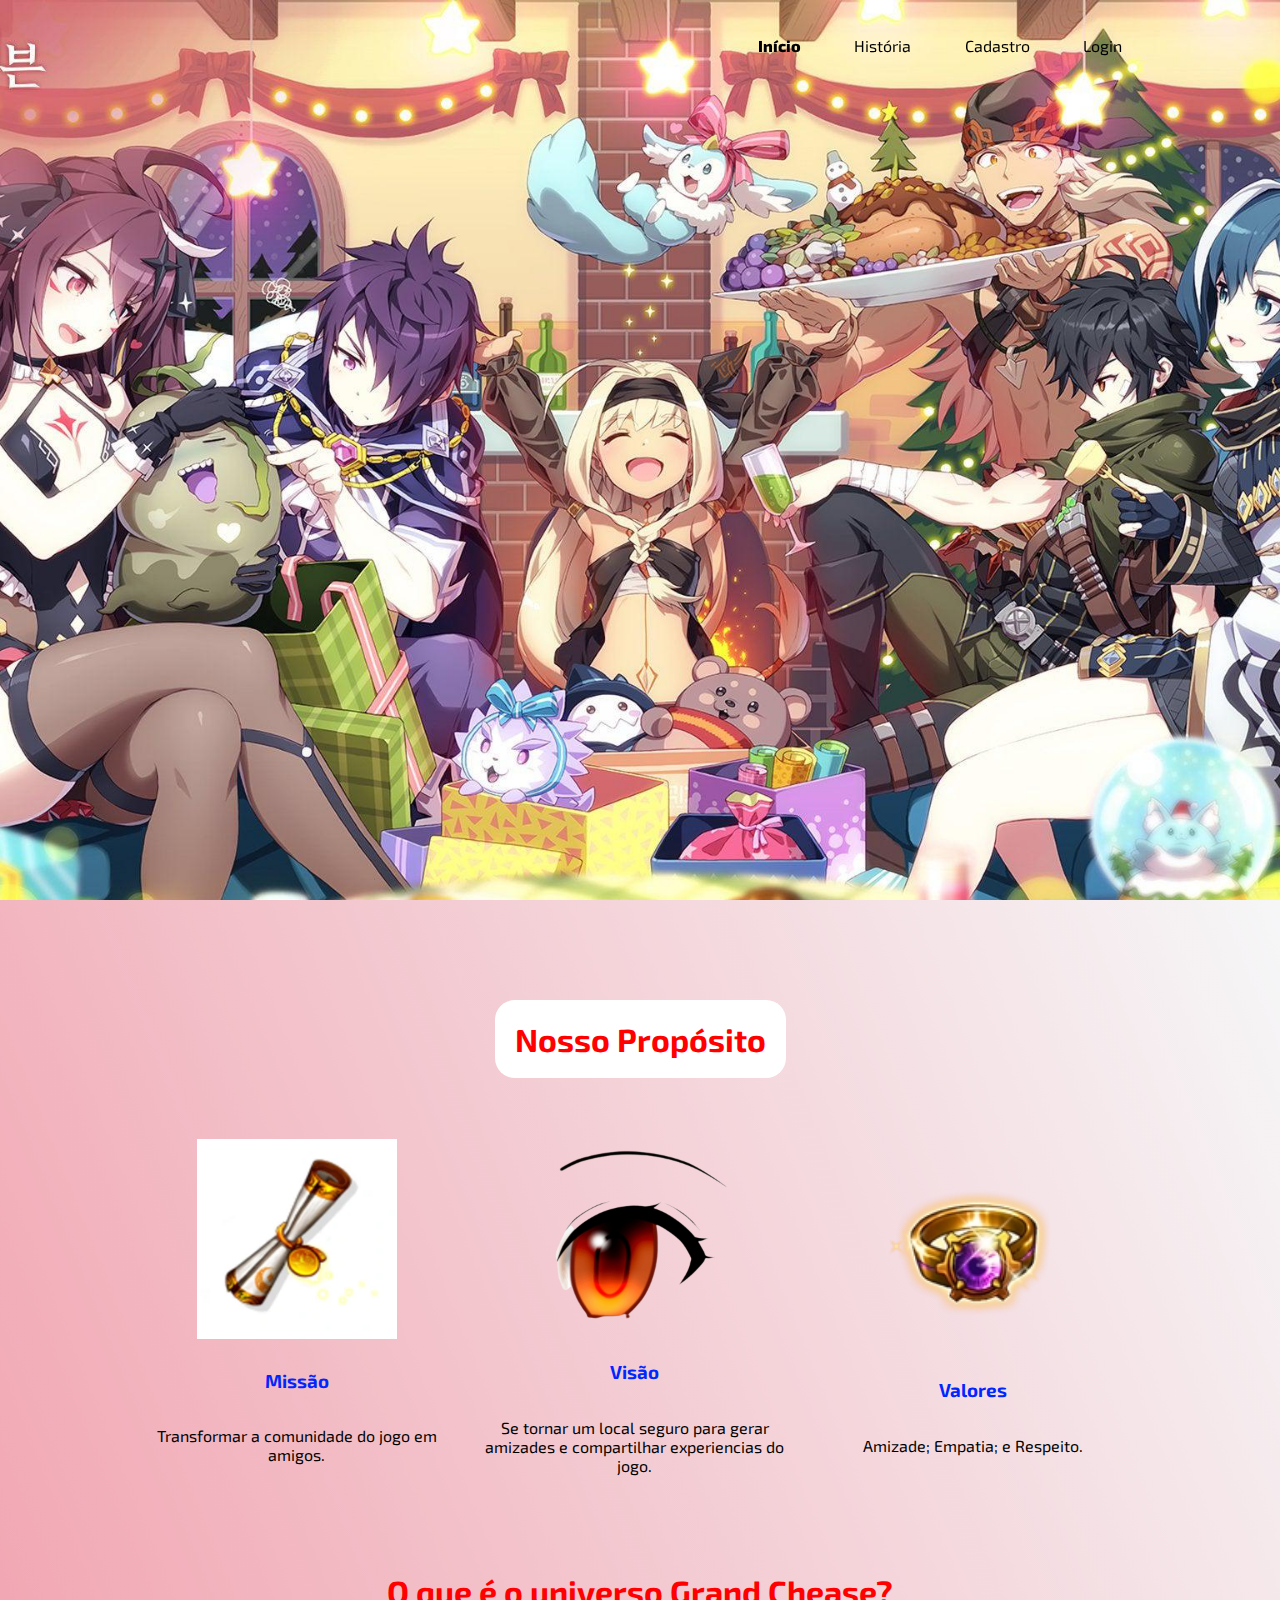
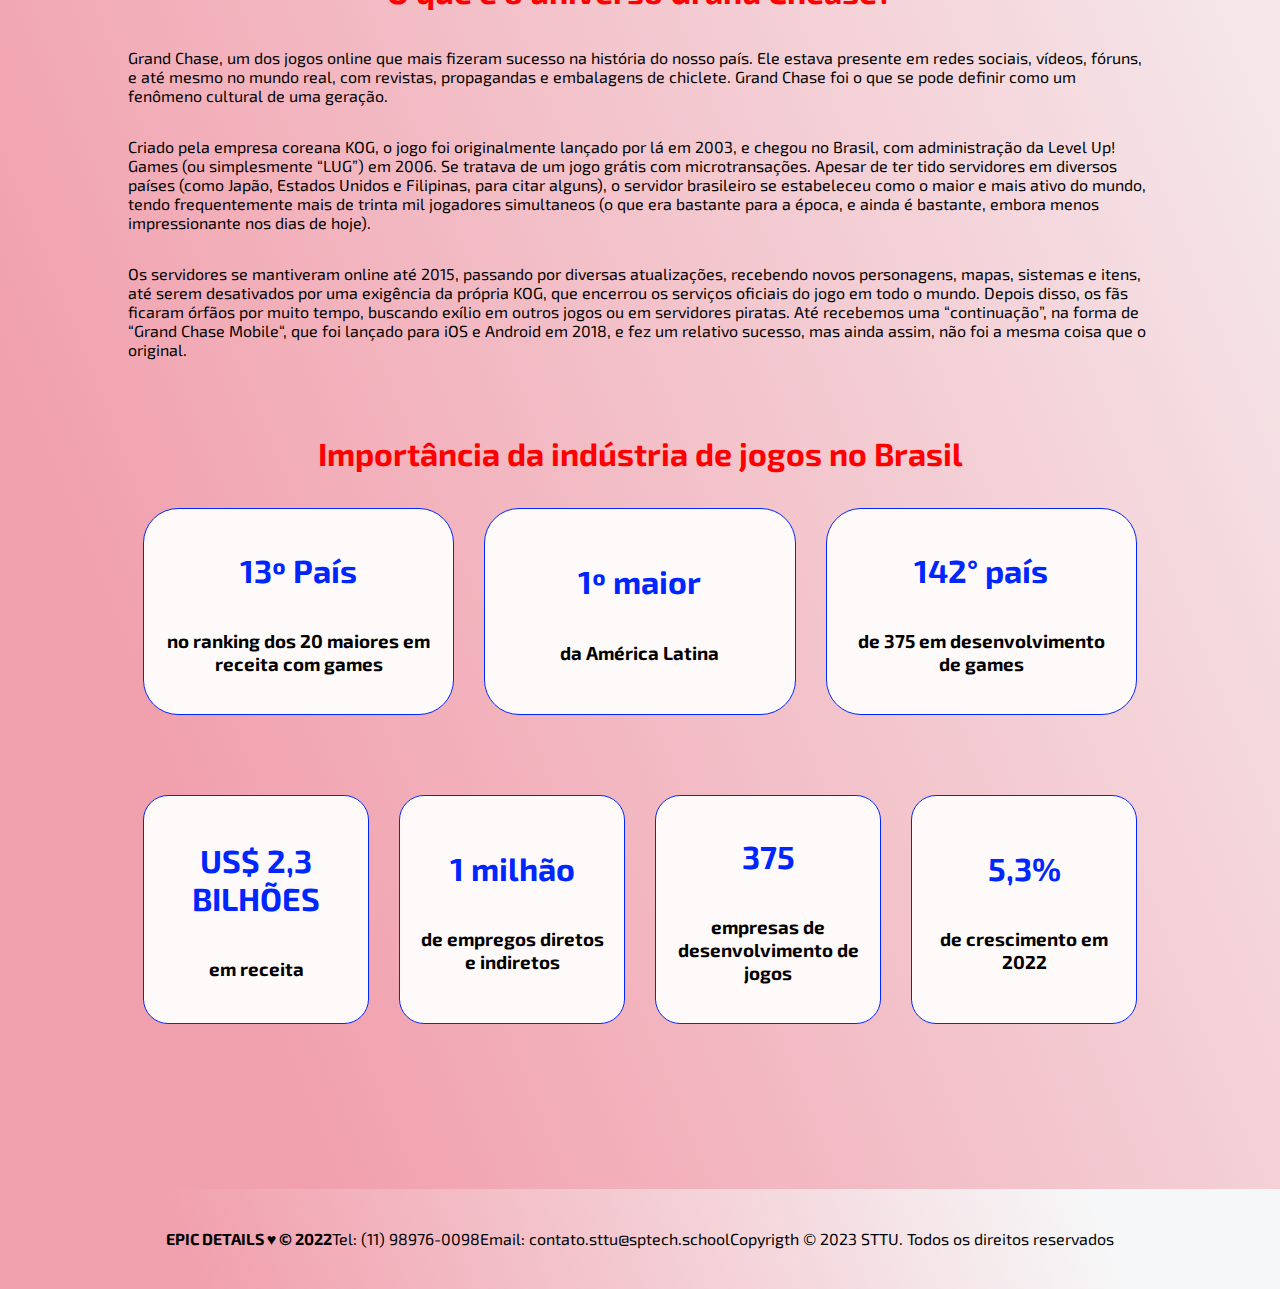
==== index.html @ e3e03a44 "projetofelipe" ====
<!DOCTYPE html>
<html lang="pt">

<head>
    <meta charset="UTF-8">
    <meta http-equiv="X-UA-Compatible" content="IE=edge">
    <meta name="viewport" content="width=device-width, initial-scale=1.0">

    <title>GranMania | Página Inicial</title>

    <script src="./assets/js/funcoes.js"></script>

    <link rel="icon" href="./assets/icon/icon_gc.png">
    <link rel="stylesheet" href="./css/style.css">
    <link rel="preconnect" href="https://fonts.gstatic.com">
    <link
        href="https://fonts.googleapis.com/css2?family=Exo+2:ital,wght@0,100;0,200;0,300;0,400;0,500;0,600;0,700;0,800;0,900;1,100;1,200;1,300;1,400;1,500;1,600;1,700;1,800;1,900&display=swap"
        rel="stylesheet">
</head>

<body>

    <div class="banner">
        
        <p>
         
        </p>
       
        
                        <div class="header">
                            <div class="container">
                                <ul class="navbar">
                                    <li class="agora">Início</li>
                                    <li>
                                        <a href="./historia.html">História</a>
                                    </li>
                                    <li>
                                        <a href="./cadastro.html">Cadastro</a>
                                    </li>
                                    <li>
                                        <a href="./login.html">Login</a>
                                    </li>
                                </ul>
                            </div>
                        </div>
    </div>


    <div class="social">
        <div class="container">
            <div class="titulo">
                <h1>Nosso Propósito</h1>
            </div>
            <div class="boxes">
                <div class="box">
                    <img src="./assets/imgs/missao.png" alt="icone da missão">
                    <h3>Missão</h3>
                    <p>Transformar a comunidade do jogo em amigos.</p>
                </div>

                <div class="box">
                    <img src="./assets/imgs/visao.png" alt="icone da visão">
                    <h3>Visão</h3>
                    <p>Se tornar um local seguro para gerar amizades e compartilhar experiencias do jogo.</p>
                </div>

                <div class="box">
                    <img src="./assets/imgs/valores.webp" alt="icone dos valores">
                    <h3>Valores</h3>
                    <p>Amizade; Empatia; e Respeito.</p>
                </div>
            </div>
        </div>
    </div>

    <div class="gc">
        <div class="container">
            <h1>O que é o universo Grand Chease?</h1>
            <p>Grand Chase, um dos jogos online que mais fizeram sucesso na história do nosso país. 
                Ele estava presente em redes sociais, vídeos, fóruns, e até mesmo no mundo real, com revistas, propagandas e embalagens de chiclete. 
                Grand Chase foi o que se pode definir como um fenômeno cultural de uma geração.</p>

            <p>
                Criado pela empresa coreana KOG, o jogo foi originalmente lançado por lá em 2003, e chegou no Brasil, 
                com administração da Level Up! Games (ou simplesmente “LUG”) em 2006. Se tratava de um jogo grátis com microtransações. 
                Apesar de ter tido servidores em diversos países (como Japão, Estados Unidos e Filipinas, para citar alguns), o servidor brasileiro se estabeleceu 
                como o maior e mais ativo do mundo, tendo frequentemente mais de trinta mil jogadores simultaneos 
                (o que era bastante para a época, e ainda é bastante, embora menos impressionante nos dias de hoje).
            </p>
            <p>Os servidores se mantiveram online até 2015, passando por diversas atualizações, recebendo novos personagens, mapas, sistemas e itens,
                 até serem desativados por uma exigência da própria KOG, que encerrou os serviços oficiais do jogo em todo o mundo. Depois disso,
                  os fãs ficaram órfãos por muito tempo, buscando exílio em outros jogos ou em servidores piratas. Até recebemos uma “continuação”,
                 na forma de “Grand Chase Mobile“,
                 que foi lançado para iOS e Android em 2018, e fez um relativo sucesso, mas ainda assim, não foi a mesma coisa que o original.</p>
          
                <br><br>
            <h1>Importância da indústria de jogos no Brasil</h1>
            <div class="boxes">
                <div class="box">
                    <h1>13º País</h1><h3>no ranking dos 20 maiores em receita com games</h3>
                </div>
                <div class="box">
                    <h1>1º maior</h1><h3>da América Latina</h3>
                </div>
                <div class="box">
                    <h1>142° país</h1><h3>de 375 em desenvolvimento de games</h3>
                </div>
            </div>

            <div class="boxes">
                    <div class="box" id="box2">
                        <h1>US$ 2,3 BILHÕES</h1><h3> em receita</h3>
                    </div>
                    <div class="box" id="box2">
                        <h1>1 milhão</h1><h3> de empregos diretos e indiretos</h3>
                    </div>
                    <div class="box" id="box2">
                        <h1>375</h1><h3> empresas de desenvolvimento de jogos</h3>
                    </div>
                    <div class="box" id="box2">
                        <h1> 5,3%</h1> <h3>de crescimento em 2022 </h3>
                    </div>
            </div>
                





        </div>
    </div>

  
    <div class="footer">
        
        <div class="container">
            
            <h4>EPIC DETAILS &hearts; &copy; 2022</h4>
            
            <div>   Tel: (11) 98976-0098 <br></div>
            <div>   Email: contato.sttu@sptech.school</div>
        <div>      Copyrigth © 2023 STTU. Todos os direitos reservados</div>
        </div>
        
    </div>
</body>

</html>
---- css/style.css ----
body {
    margin: 0;
    padding: 0;
    font-family: 'Exo 2';
    /* font-family: 'Segoe UI', Tahoma, Geneva, Verdana, sans-serif; */
    background-color: white;
    color: black;
    background-size: cover;
    background: linear-gradient(68.15deg, #f1a0ad 15%, #f6f7f8 85.61%);
}

.container {
    width: 80%;
    margin: auto;
    color: rgb(0, 0, 0);
}
.container_header {
    width: 80%;
    margin: auto;
    color:rgb(238, 143, 143);
}

.header .container_header {
    display: flex;
    justify-content: space-between;
}

.header a {
    text-decoration: none;
    color: rgb(0, 0, 0);
}

.agora {
    font-weight: 800;
    color:rgb(0, 0, 0);
}

.navbar {
    width: 600px;
    display: flex;
    align-items: center;
    justify-content: space-evenly;
    list-style: none;
    color: rgb(255, 0, 0);
}

/* BANNER */

.banner {
    width: 100%;
    height: 100vh;
    position: relative;
    background-image: url(".././assets/imgs/bannerinicioepicseven.jpg");
    background-size: cover;
    background-position: bottom;
}


.banner .container {
    display: flex;
    align-items: center;
}

.banner p {
    width: 50%;
    margin: 0;
    padding: 0;
    width: 280px;
    font-size: 36px;
    margin-left: 350px;
}

.banner span {
    font-weight: 800;
}



.banner .header{
    margin-top: 20px;
    margin-left: 600px;
    position: fixed;
    z-index: 1000;
}

/* missao visao valores */

.social {
    margin-top: 50px;
    margin-bottom: 10px;
    padding: 50px 0;
}
.social .container {
    display: flex;
    justify-content: space-evenly;
    flex-direction: column;
}
.gc .container {
    display: flex;
    justify-content: space-evenly;
    flex-direction: column;
}

.social .titulo {
    display: flex;
    justify-content: center;
    margin-bottom: 50px;
}

.social h1 {
    display: flex;
    padding: 20px;
    background-color: white;
    border-radius: 20px;
    align-self: center; 
    justify-self: center;
    text-align: center;
    color: rgb(255, 0, 0);
    margin: 0;
}

.social .boxes {
    display: flex;
}
.gc .boxes{
    display: flex;
}
.social .box {
    display: flex;
    flex-wrap: wrap;
    justify-content: center;
    flex-direction: column;
    text-align: center;
    width: 33%;
}
.gc .box {
    display: flex;
    flex-wrap: wrap;
    justify-content: center;
    flex-direction: column;
    text-align: center;
    width: 33%;
}

.social .box img {
    width: 200px;
    align-self: center;
}

.social .box h3 {
    color: rgb(0, 38, 255);
    margin-top: 30px;
}

.gc h1{
    color: rgb(255, 0, 0);
    align-self: center;
}

.gc h2{
    color: rgb(0, 38, 255);
}

.gc .box h1{
    color: rgb(0, 38, 255);
    align-self: center;
}

.gc {
    margin-bottom: 100px;
}

.gc .box{
    margin: 15px;
}

.gc .box{
    background-color: snow;
    border-radius: 35px;
    border: 1.5px rgb(0, 38, 255) solid;
    padding: 20px;
}

.gc .boxes{
    margin-bottom: 50px;
}

.gc #box2 h1{
    color: rgb(0, 38, 255);
}
.gc #box2{
    border-radius: 25px;
    background-color: snow;
    border: 1.5px solid rgb(0, 38, 255);
    
}

/* Pagina santuário */

.banner-altar {
    position: relative;
    height: 130vh;
    width: 100%;
    background: linear-gradient(68.15deg, #f1a0ad 15%, #f6f7f8 85.61%);
    background-size: cover;
}


.guerra h1 {
    display: flex;
    padding: 20px;
    border-radius: 20px;
    align-self: center; 
    justify-self: center;
    text-align: center;
    color: rgb(255, 0, 0);
    margin: 0;
}

.guerra h2 {
    color:white
}

.input_altar {
    display: block;
    margin-bottom: 20px;
    padding: 10px 25px;
    width: 20vw;

    border-radius: 5px;
    border: solid 1px #daa520;
}

.select_altar {
    display: block;
    margin-bottom: 20px;
    padding: 10px 25px;
    width: 25vw;

    border-radius: 5px;
    border: solid 1px red;
}

.botao_altar {
    color: #232323;
    background-color:  red;
    margin: 20px 0 50px 0;
    border: 0;
    padding: 10px 20px;

    border-radius: 5px;
    float: left;
    cursor: pointer;

    font-family: consolas, monospace;
}

.campo{
    /* border: 2px solid green; */
    display:flex;
    justify-content: space-around;
    align-items: center;
    padding:30px;
}

.container_campo{
    /* border: 2px solid red; */
    flex: 1;
    display: flex;
    justify-content: center;
    align-items: center;
    flex-direction: column;
}

.vs{
    color: red;
    display: flex;
    justify-content: center;
}

.moedas{
    color: white;
    display: flex;
    justify-content: center;
    
}


.moedas .frase{
    color: white;
}

.metrica {
    color: white;
    display: flex;
    justify-content: center;
    

}
/* FOOTER */
.footer {
    background: linear-gradient(68.15deg, #f1a0ad 15%, #f6f7f8 85.61%);
    color: white;
    margin: 0;
    padding: 0;
    display: flex;
    justify-content: center;
    height: 100px;
}

.footer_login {
    color: white;
    margin: 0;
    padding: 0;
    display: flex;
    justify-content: center;
    height: 100px;
}

.footer .container {
    display: flex;
    justify-content: center;
}

h4 {
    margin: 0;
    padding: 0;
}

/* LOGIN */
.banner-cadastro {
    position: relative;
    height: 130vh;
    width: 100%;
    background-image: url(".././assets/imgs/ahriepicseven.gif");
    background-size: cover;
}
.banner-login {
    position: relative;
    height: 100vh;
    width: 100%;
    background-image: url(".././assets/imgs/epicsevenlogin.jpg");
    background-size: cover;
}

.banner-login .container {
    position: relative;
    width: 400px;
    display: flex;
    align-items: center;
    justify-content: center;
    color: white;
    backdrop-filter: blur(5px);
    border-radius: 10px;
    background: rgba(255, 255, 255, 0.1);
    box-shadow: 0 25px 45px rgba(0, 0, 0, 0.1);
    border: 1px solid rgba(255,255,255,0.5);
    border-right: 1px solid rgba(255,255,255,0.2);
    border-bottom: 1px solid rgba(255,255,255,0.2);
    margin-top: 40px;
}
.banner-login a {
    color: white;
    text-decoration: none;
}

.banner-login #div_erros_login {
    margin-top: 15px;
}
.banner-cadastro .container {
    position: relative;
    width: 400px;
    display: flex;
    align-items: center;
    justify-content: center;
    color: black;
    backdrop-filter: blur(5px);
    border-radius: 10px;
    background: rgba(255, 255, 255, 0.1);
    box-shadow: 0 25px 45px rgba(0, 0, 0, 0.1);
    border: 1px solid rgba(255,255,255,0.5);
    border-right: 1px solid rgba(255,255,255,0.2);
    border-bottom: 1px solid rgba(255,255,255,0.2);
    margin-top: 40px;
}
.banner-cadastro a {
    color: white;
    text-decoration: none;
}

.banner-cadastro #div_erros_login {
    margin-top: 15px;
}

.button {
    cursor: pointer;
}

/* FORMULARIO */
.formulario input {
    height: 25px;
    background: rgba(255,255,255,0.2);
    outline: none;
    border-radius: 35px;
    border: 1px solid rgba(255,255,255,0.5);
    border-right: 1px solid rgba(255,255,255,0.2);
    border-bottom: 1px solid rgba(255,255,255,0.2);
    font-size: 16px;
    letter-spacing: 1px;
    color: #fff;
    box-shadow: 0 5px 15px rgba( 0, 0, 0, 0.05);
    padding: 5px;
}

.formulario input::placeholder{
    color: #fff;
}

.formulario select{    
    height: 30px;
    background: rgba(255,255,255,0.2);
    outline: none;
    border-radius: 35px;
    border: 1px solid rgba(255,255,255,0.5);
    border-right: 1px solid rgba(255,255,255,0.2);
    border-bottom: 1px solid rgba(255,255,255,0.2);
    font-size: 16px;
    letter-spacing: 1px;
    color: white;
    box-shadow: 0 5px 15px rgba( 0, 0, 0, 0.05);
}
.formulario select option{
    outline: none;
    color: rgb(0, 38, 255);
    font-size: 13px;
    letter-spacing: 1px;
}
.btn {
    font-family: 'Exo 2', sans-serif;
    border: none;
    border-radius: 35px;
    font-weight: 600;
    font-size: 18px;
    padding: 10px 15px;
    color: rgb(0, 38, 255);
    background-color: white;
    width: 120px;
    align-self: center;
}

form {
    display: flex;
    flex-direction: column;
}

.loading-div {
    width: 50px;
    margin: auto;
    display: none;
}

.loading-div img {
    height: 50px;
    width: 50px;
}

/* PAGINA DOS GRÁFICOS */

.janela {
    display: flex;
    width: 100vw;
    /* height: 100vh; */
}

.header-left a {
    text-decoration: none;
    color: white;
}

.header-left {
    position: fixed;
    top: 0;
    left: 0;
    z-index: 999;
    height: 100vh;
    width: 25%;
    display: flex;
    flex-direction: column;
    justify-content: space-evenly;
    align-items: center;
    border-right: 3px solid #32B9CD;
    background-color: #212124;
}

.dash-right {
    display: flex;
    width: 75%;
    height: fit-content;
    background-color: #161618;
    position: relative;
    top: 0;
    left: 25%;
}

.header-left h1 {
    color: #32B9CD;
}

.hello {
    width: 100%;
    display: flex;
    justify-content: center;
}

.hello h3 {
    color: #E3B062;
    font-weight: 300;
    font-size: 1.2rem;
}

.hello h3 span {
    font-weight: 800;
}

.btn-nav {
    width: 40%;
    color: white;
    background-color: #E6005A;
    border-radius: 5px;
    text-align: center;
    padding: 2% 5%;
}

.btn-nav-white {
    font-family: 'Exo 2', sans-serif;
    border: none;
    border-radius: 35px;
    font-weight: 600;
    font-size: 15px;
    padding: 10px 15px;
    color: indigo;
    background-color: white;
    width: 80%;
    align-self: center;
}

.btn-nav-white h3 {
    color: #E6005A;
    padding: 0;
    margin: 0;
}


.btn-nav h3, .btn-logout h3 {
    margin: 0;
    padding: 0;
}

.btn-logout {
    margin: 0;
    padding: 0;
    width: 20%;
    background-color: #32B9CD;
    color: white;
    border-radius: 10px;
    text-align: center;
    padding: 10px 15px;
    margin-bottom: 100px;
    cursor: pointer;
}

/* Página - História */
.historia {
    color: black;
    margin: 50px 0px 100px 0px;
}

.historia h2{
    color: rgb(255, 0, 0);
}


/* Início MENU HAMBURGUER */
nav ul a{
    text-decoration: none;
    padding: 15px 5px;
    display: block;
    color: white;
}

nav ul a:hover{
    color: darkorchid;
}

nav ul {
    padding-left: 10px;
    list-style: none;
    top: 50px;
    position: absolute;
    width: 100%;
}

label{
    padding: 10px;
    position: absolute;
    z-index: 1;
}

label img{
    height: 50px;
}

input[type="checkbox"]{
    display: none;
}

input[type="checkbox"]:checked ~ nav{
    /* mexer no eixo X na horizontal */
    transform: translateX(350px);
}

nav{
    width: 250px;
    height: 100%;
    background: url(../assets/imgs/bg_login.jpg);
    left: -350px;
    position: absolute;
    transition: all .5s;
    border-radius: 35px;
    border: 1px solid whitesmoke;
    padding: 15px;
}

nav h3 {
    color: darkmagenta;
}
nav h4 {
    color: indigo;
}
/* Fim MENU HAMBURGUER */

.inicial{
    display: flex;
    flex-direction: column;
    justify-content: center;
    align-items: center;
    margin-top: 21px;
    text-align: center;
    background: url(../assets/imgs/stars.png);
    background-repeat: no-repeat;
}

.inicial h1{
    font-size: 70px;
}
.inicial h2{
    font-size: 40px;
    color: deeppink;
}
.content img{
    height: 500px;
}
.content h1{
    color: darkmagenta;
}

.content h3{
    color: deeppink;
}



.direito{
    justify-content: space-between;
    font-size: medium;
    display:flex;
    align-items: first baseline;
     margin-left: 6%; 
}

.logoepic {
    width: 200px;
    height: 200px;
}
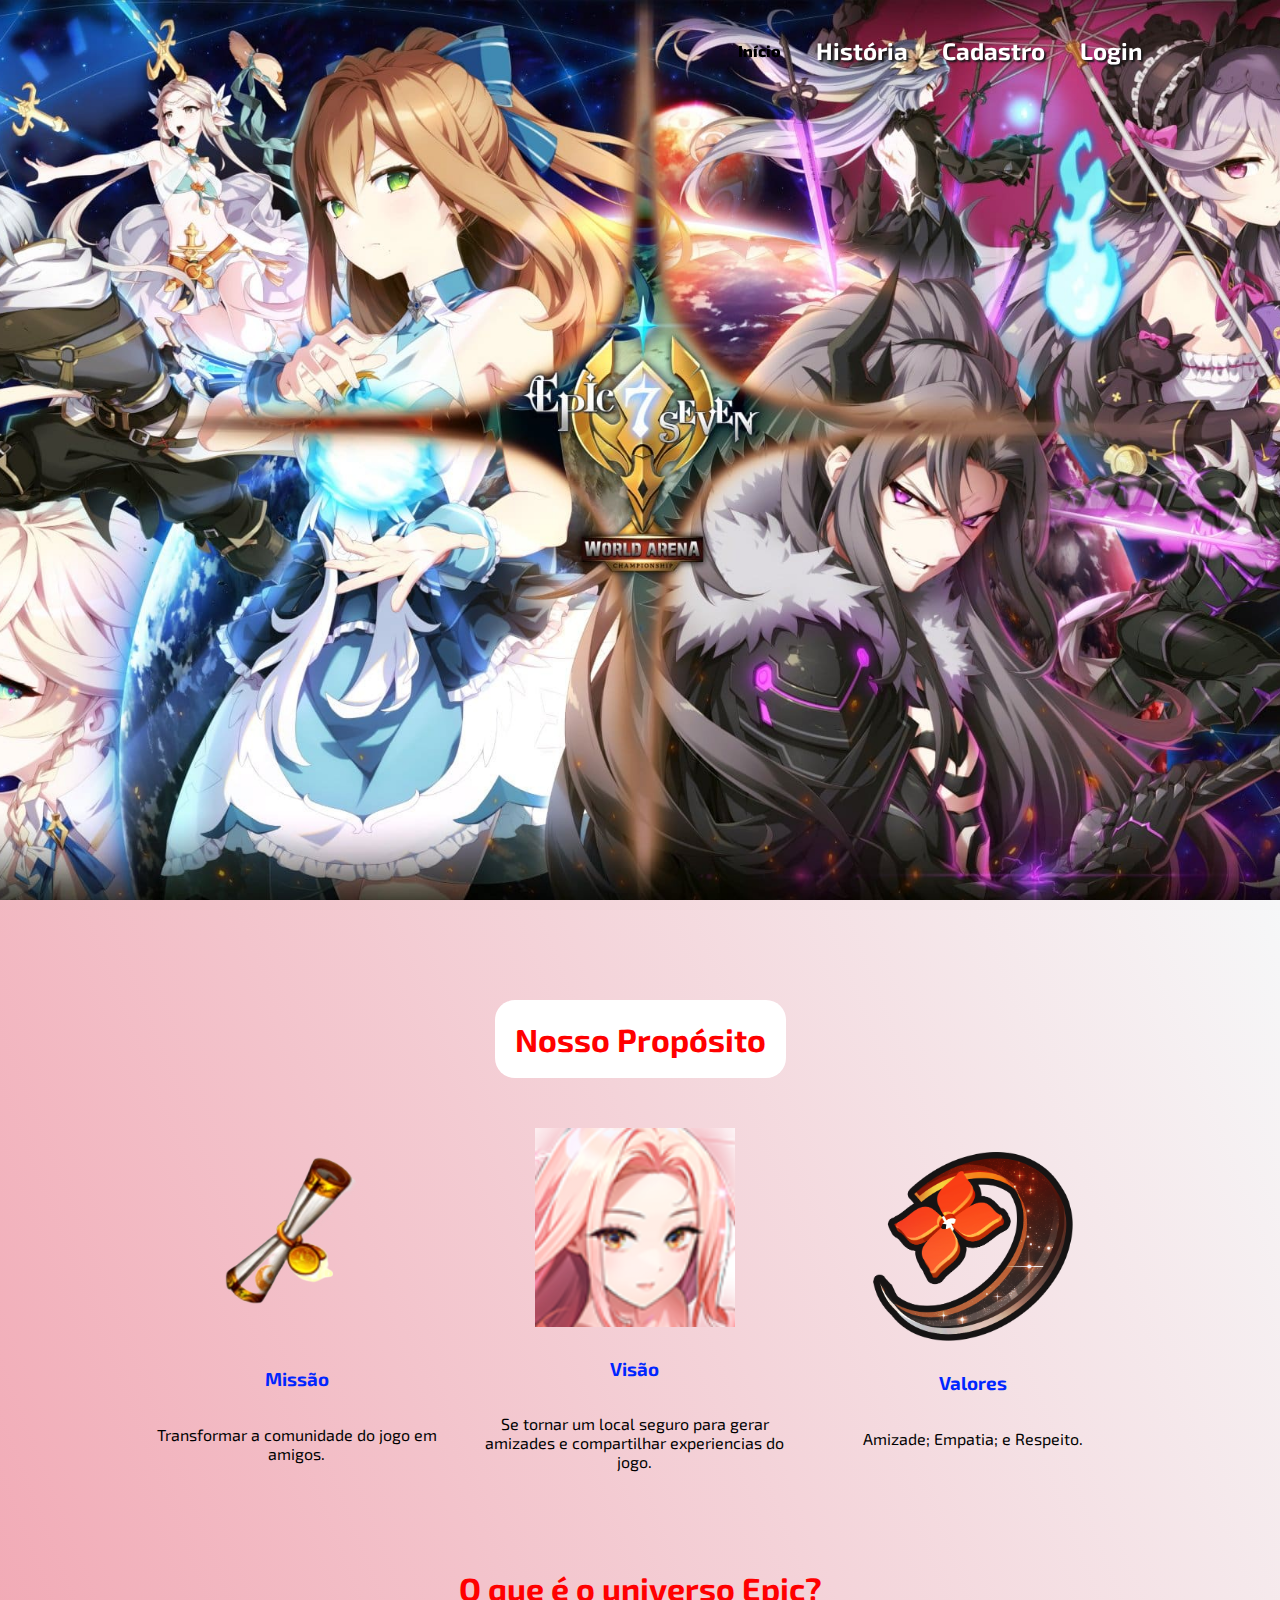
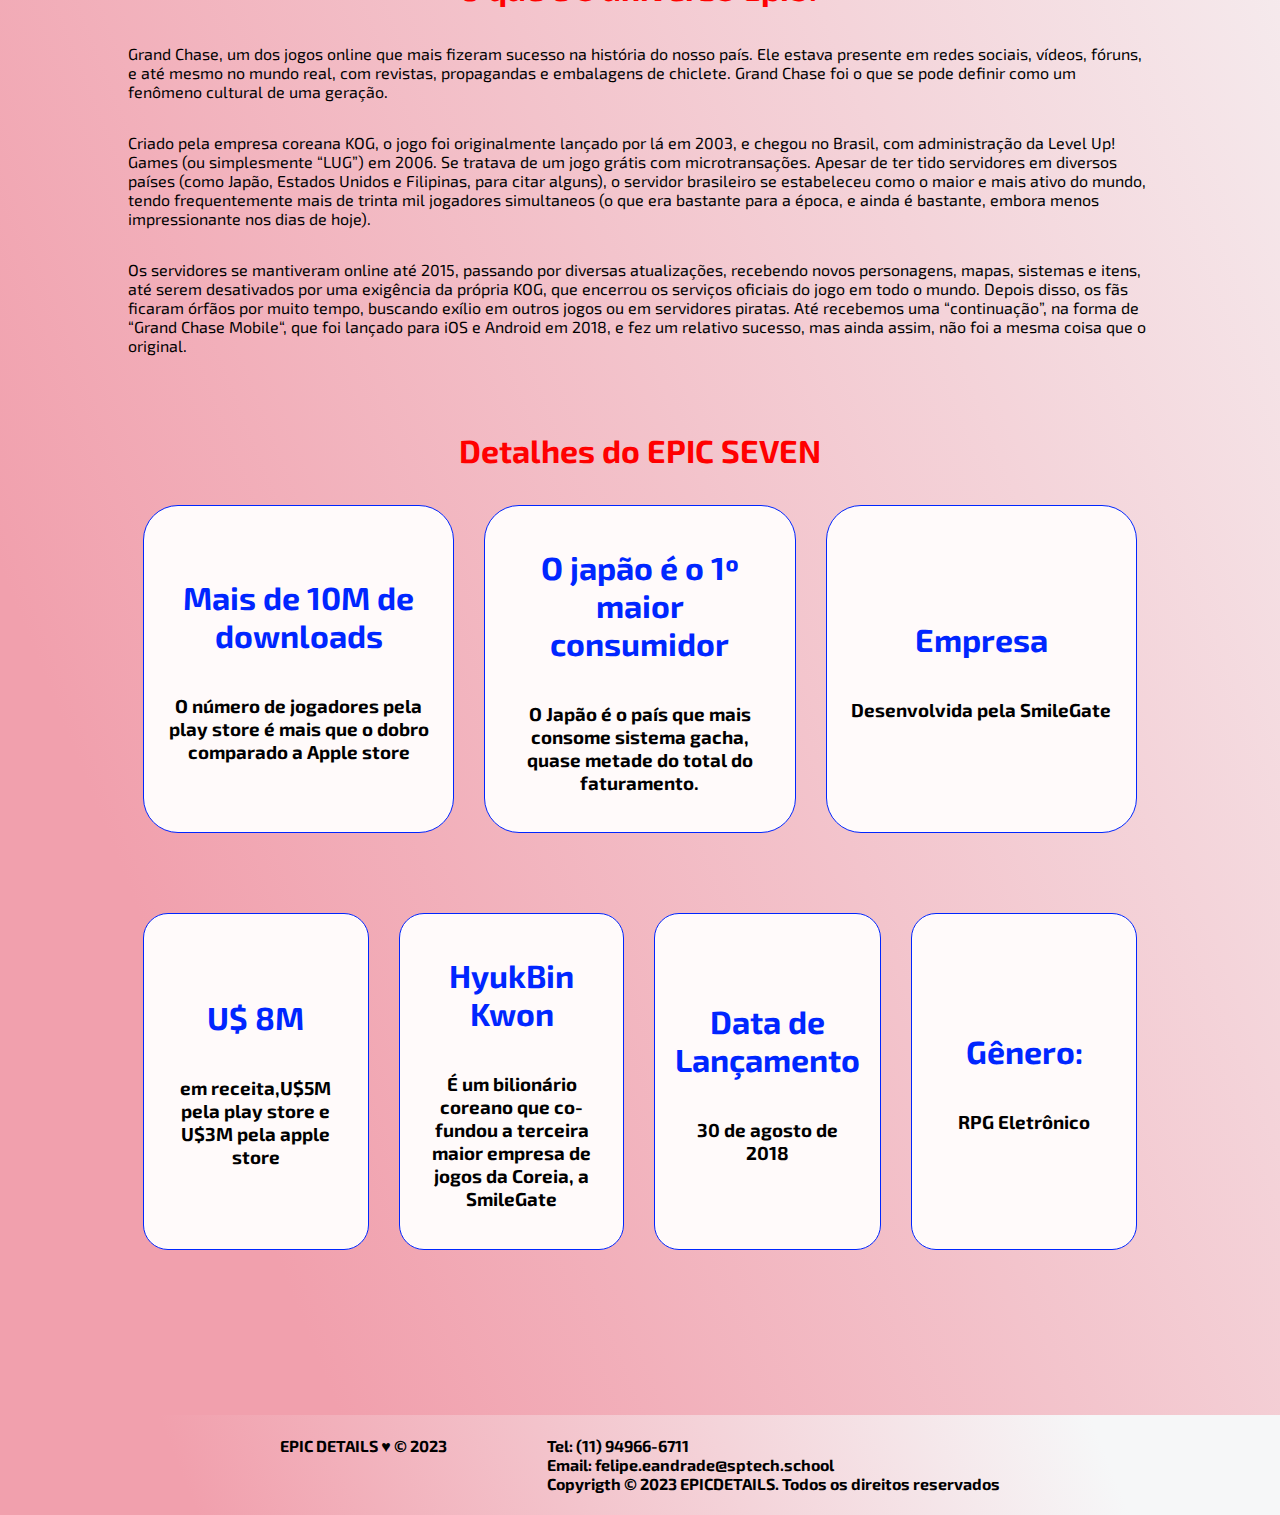
==== commit 8d37d683: "feh_modificacoes" ====
--- a/index.html
+++ b/index.html
@@ -53,19 +53,19 @@
             </div>
             <div class="boxes">
                 <div class="box">
-                    <img src="./assets/imgs/missao.png" alt="icone da missão">
+                    <img src="./assets/imgs/missao2.png" alt="icone da missão">
                     <h3>Missão</h3>
                     <p>Transformar a comunidade do jogo em amigos.</p>
                 </div>
 
                 <div class="box">
-                    <img src="./assets/imgs/visao.png" alt="icone da visão">
+                    <img src="./assets/imgs/aespawinter.png" alt="icone da visão">
                     <h3>Visão</h3>
                     <p>Se tornar um local seguro para gerar amizades e compartilhar experiencias do jogo.</p>
                 </div>
 
                 <div class="box">
-                    <img src="./assets/imgs/valores.webp" alt="icone dos valores">
+                    <img src="./assets/imgs/mysticmedal.png" alt="icone dos valores">
                     <h3>Valores</h3>
                     <p>Amizade; Empatia; e Respeito.</p>
                 </div>
@@ -75,7 +75,7 @@
 
     <div class="gc">
         <div class="container">
-            <h1>O que é o universo Grand Chease?</h1>
+            <h1>O que é o universo Epic?</h1>
             <p>Grand Chase, um dos jogos online que mais fizeram sucesso na história do nosso país. 
                 Ele estava presente em redes sociais, vídeos, fóruns, e até mesmo no mundo real, com revistas, propagandas e embalagens de chiclete. 
                 Grand Chase foi o que se pode definir como um fenômeno cultural de uma geração.</p>
@@ -94,31 +94,31 @@
                  que foi lançado para iOS e Android em 2018, e fez um relativo sucesso, mas ainda assim, não foi a mesma coisa que o original.</p>
           
                 <br><br>
-            <h1>Importância da indústria de jogos no Brasil</h1>
+            <h1>Detalhes do EPIC SEVEN</h1>
             <div class="boxes">
                 <div class="box">
-                    <h1>13º País</h1><h3>no ranking dos 20 maiores em receita com games</h3>
+                    <h1>Mais de 10M de downloads</h1><h3>O número de jogadores pela play store é mais que o dobro comparado a Apple store</h3>
                 </div>
                 <div class="box">
-                    <h1>1º maior</h1><h3>da América Latina</h3>
+                    <h1>O japão é o 1º maior consumidor</h1><h3>O Japão é o país que mais consome sistema gacha, quase metade do total do faturamento.</h3>
                 </div>
                 <div class="box">
-                    <h1>142° país</h1><h3>de 375 em desenvolvimento de games</h3>
+                    <h1>Empresa</h1><h3>Desenvolvida pela SmileGate</h3>
                 </div>
             </div>
 
             <div class="boxes">
                     <div class="box" id="box2">
-                        <h1>US$ 2,3 BILHÕES</h1><h3> em receita</h3>
+                        <h1>U$ 8M</h1><h3> em receita,U$5M pela play store e U$3M pela apple store</h3>
                     </div>
                     <div class="box" id="box2">
-                        <h1>1 milhão</h1><h3> de empregos diretos e indiretos</h3>
+                        <h1>HyukBin Kwon</h1><h3>É um bilionário coreano que co-fundou a terceira maior empresa de jogos da Coreia, a SmileGate</h3>
                     </div>
                     <div class="box" id="box2">
-                        <h1>375</h1><h3> empresas de desenvolvimento de jogos</h3>
+                        <h1>Data de Lançamento</h1><h3>30 de agosto de 2018</h3>
                     </div>
                     <div class="box" id="box2">
-                        <h1> 5,3%</h1> <h3>de crescimento em 2022 </h3>
+                        <h1> Gênero:</h1> <h3>RPG Eletrônico </h3>
                     </div>
             </div>
                 
@@ -135,11 +135,11 @@
         
         <div class="container">
             
-            <h4>EPIC DETAILS &hearts; &copy; 2022</h4>
+            <h4>EPIC DETAILS &hearts; &copy; 2023</h4>
             
-            <div>   Tel: (11) 98976-0098 <br></div>
-            <div>   Email: contato.sttu@sptech.school</div>
-        <div>      Copyrigth © 2023 STTU. Todos os direitos reservados</div>
+            <div>   <b>Tel: (11) 94966-6711 <br>
+               Email: felipe.eandrade@sptech.school<br>
+              Copyrigth © 2023 EPICDETAILS. Todos os direitos reservados</b>
         </div>
         
     </div>
--- a/css/style.css
+++ b/css/style.css
@@ -4,7 +4,7 @@
     font-family: 'Exo 2';
     /* font-family: 'Segoe UI', Tahoma, Geneva, Verdana, sans-serif; */
     background-color: white;
-    color: black;
+    color: rgb(255, 255, 255);
     background-size: cover;
     background: linear-gradient(68.15deg, #f1a0ad 15%, #f6f7f8 85.61%);
 }
@@ -13,11 +13,12 @@
     width: 80%;
     margin: auto;
     color: rgb(0, 0, 0);
+    
 }
 .container_header {
     width: 80%;
     margin: auto;
-    color:rgb(238, 143, 143);
+    color:rgb(255, 255, 255);
 }
 
 .header .container_header {
@@ -26,8 +27,13 @@
 }
 
 .header a {
-    text-decoration: none;
-    color: rgb(0, 0, 0);
+    text-decoration:solid;
+    color: rgb(255, 255, 255);
+    text-shadow: 2px 2px 2px #161618;
+    box-shadow: #161618;
+    font-weight:bold;
+    font-size: x-large;
+    
 }
 
 .agora {
@@ -42,6 +48,7 @@
     justify-content: space-evenly;
     list-style: none;
     color: rgb(255, 0, 0);
+    box-shadow: #161618;
 }
 
 /* BANNER */
@@ -50,15 +57,14 @@
     width: 100%;
     height: 100vh;
     position: relative;
-    background-image: url(".././assets/imgs/bannerinicioepicseven.jpg");
+    background-image: url(".././assets/imgs/epicseveninicio.jpg");
     background-size: cover;
     background-position: bottom;
 }
 
 
 .banner .container {
-    display: flex;
-    align-items: center;
+    display: flex;    align-items: center;
 }
 
 .banner p {
@@ -320,11 +326,15 @@
 .footer .container {
     display: flex;
     justify-content: center;
+    gap: 100px;
+    left: 100px;
 }
 
 h4 {
     margin: 0;
     padding: 0;
+    left: 100px;
+    
 }
 
 /* LOGIN */
@@ -332,7 +342,7 @@
     position: relative;
     height: 130vh;
     width: 100%;
-    background-image: url(".././assets/imgs/ahriepicseven.gif");
+    background-image: url(".././assets/imgs/bannercadastroepicseven.jpg");
     background-size: cover;
 }
 .banner-login {
@@ -426,7 +436,7 @@
     border-bottom: 1px solid rgba(255,255,255,0.2);
     font-size: 16px;
     letter-spacing: 1px;
-    color: white;
+    color: rgb(0, 0, 0);
     box-shadow: 0 5px 15px rgba( 0, 0, 0, 0.05);
 }
 .formulario select option{
@@ -670,12 +680,15 @@
 
 
 
-.direito{
+.direitos {
     justify-content: space-between;
     font-size: medium;
     display:flex;
     align-items: first baseline;
      margin-left: 6%; 
+     left: 500px;
+     position: absolute;
+     gap: 100px;
 }
 
 .logoepic {
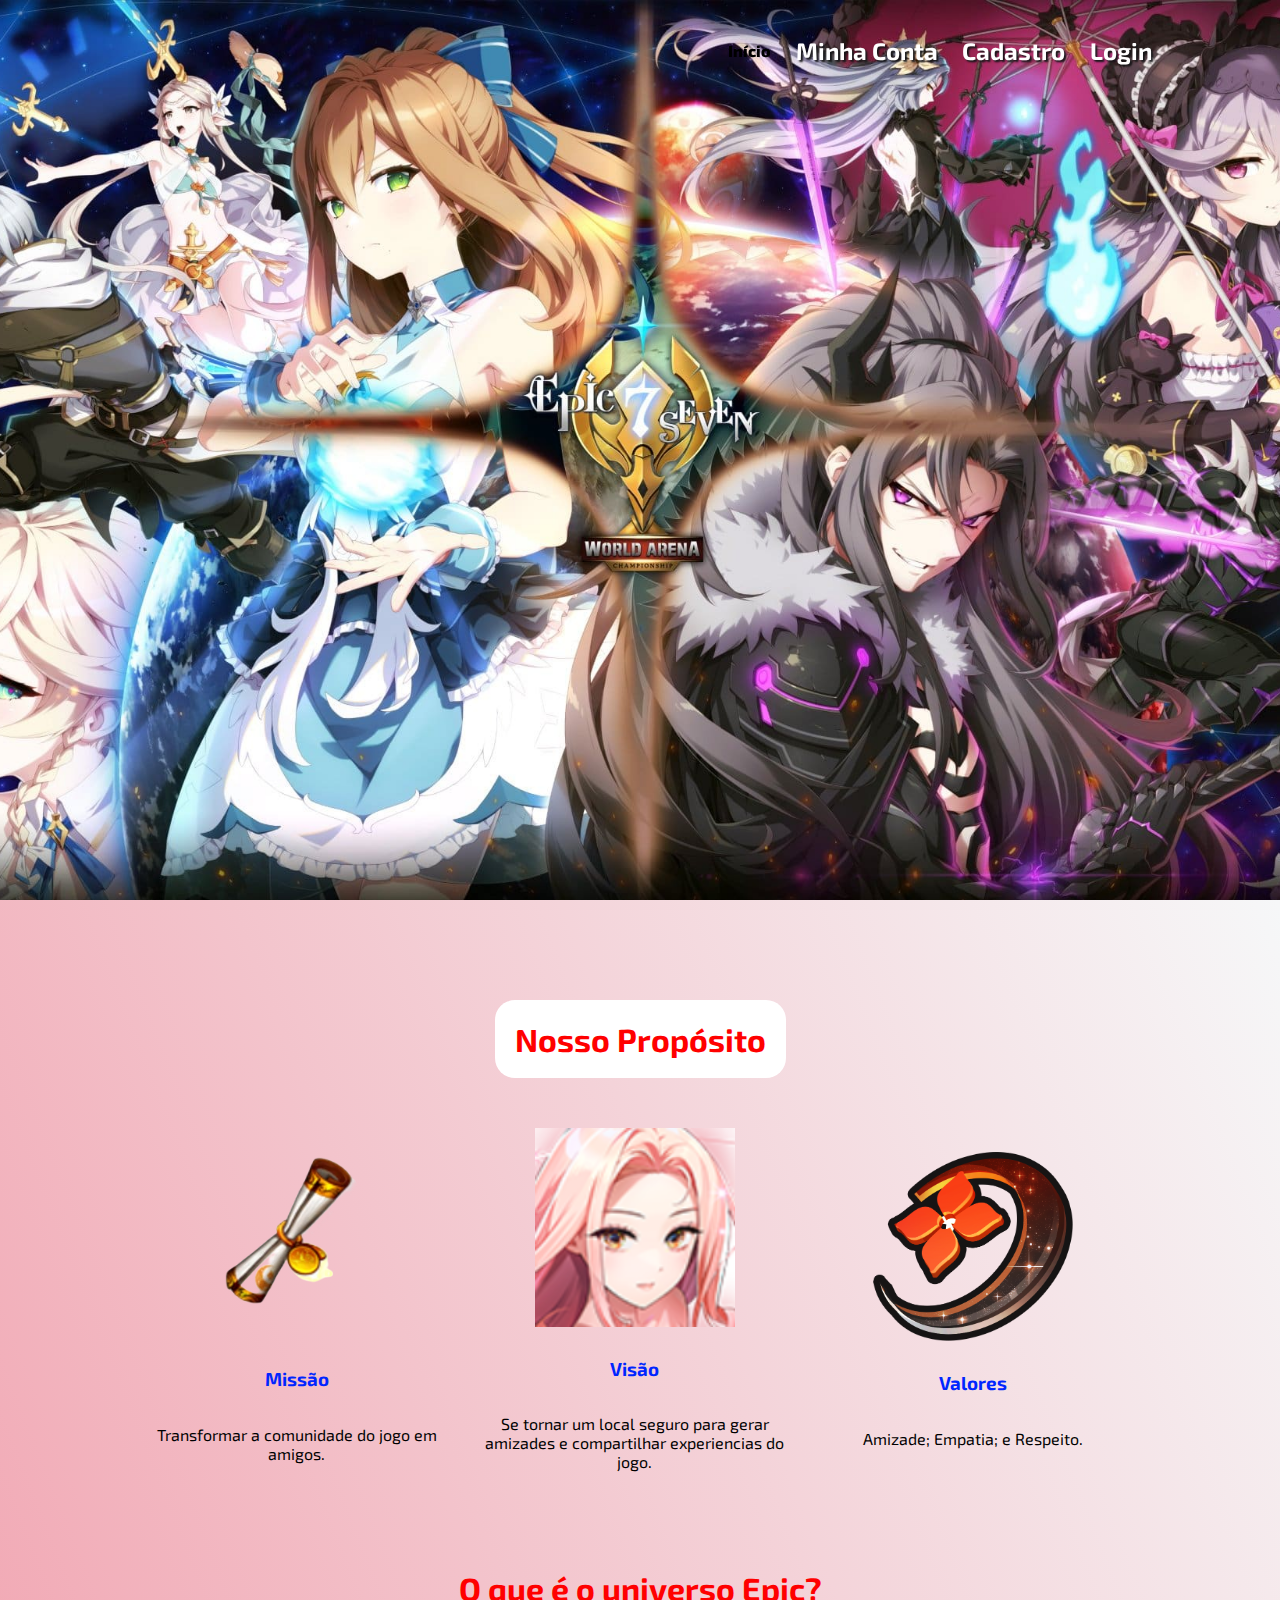
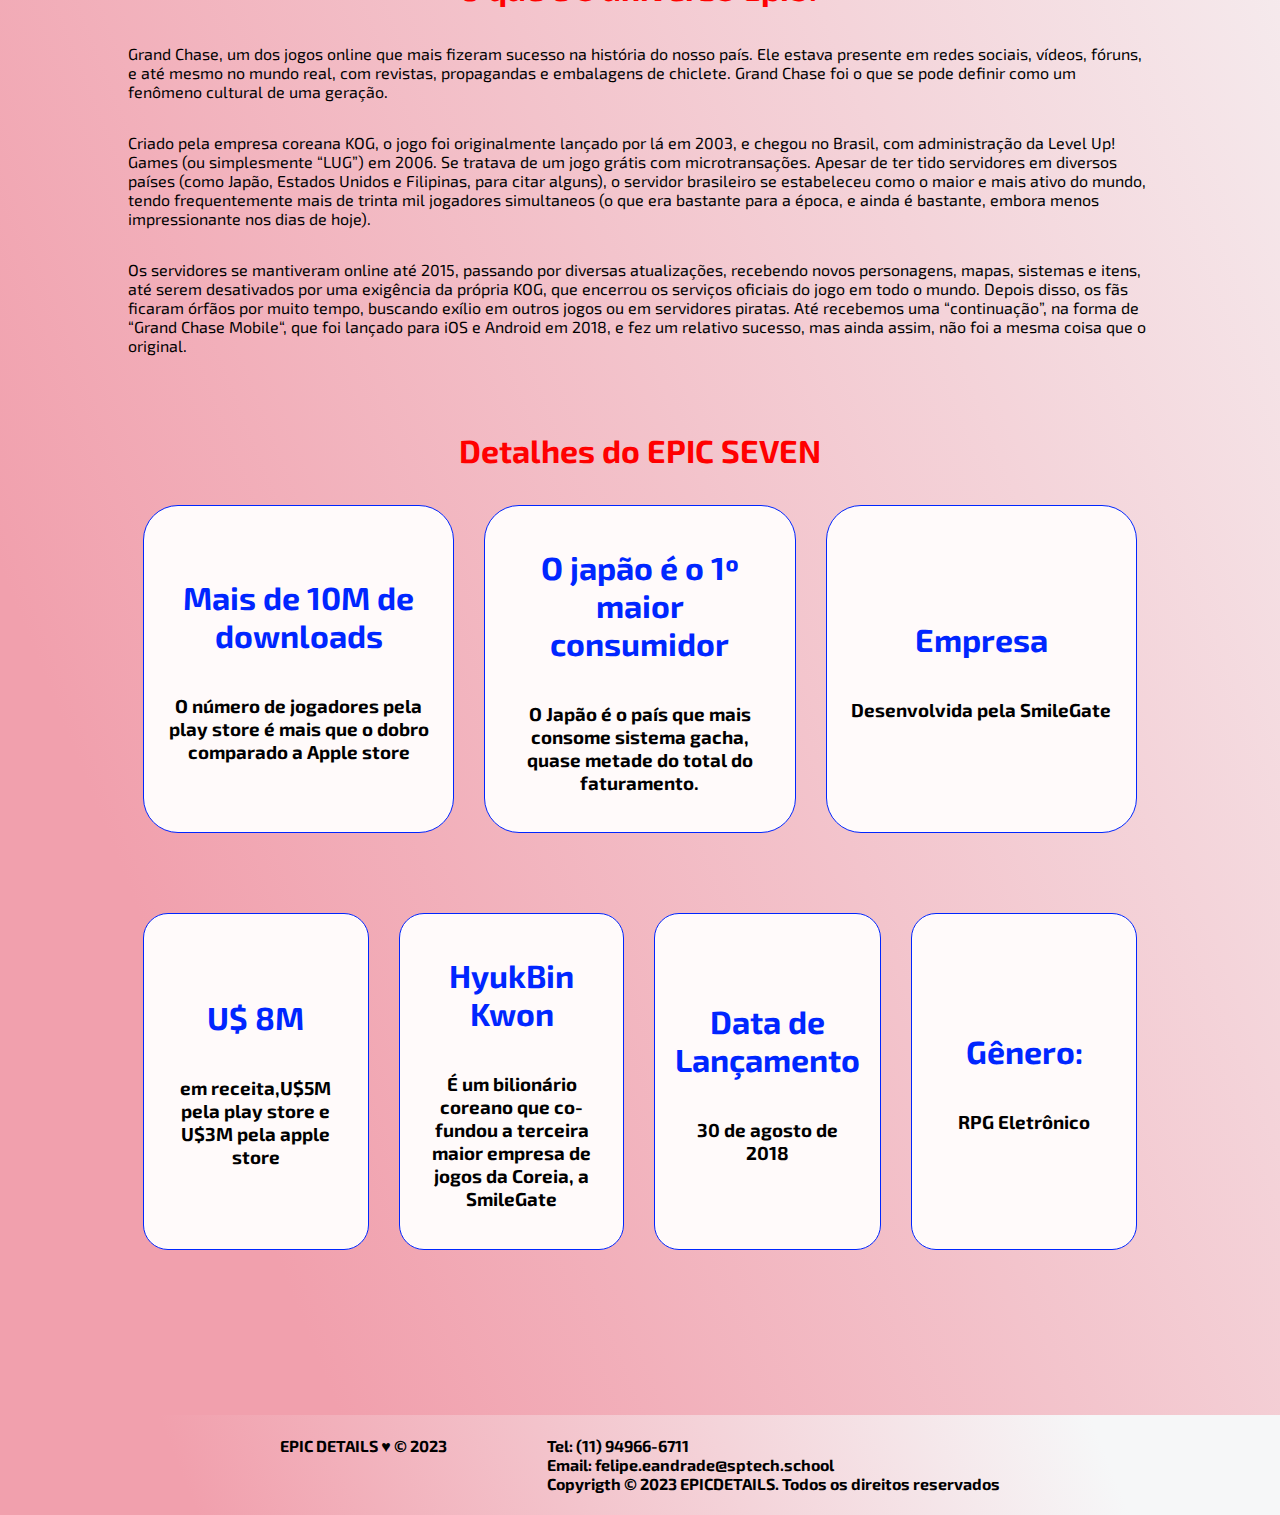
==== commit 4df19041: "epicdetails" ====
--- a/index.html
+++ b/index.html
@@ -6,7 +6,7 @@
     <meta http-equiv="X-UA-Compatible" content="IE=edge">
     <meta name="viewport" content="width=device-width, initial-scale=1.0">
 
-    <title>GranMania | Página Inicial</title>
+    <title>Epic Details | Página Inicial</title>
 
     <script src="./assets/js/funcoes.js"></script>
 
@@ -32,7 +32,7 @@
                                 <ul class="navbar">
                                     <li class="agora">Início</li>
                                     <li>
-                                        <a href="./historia.html">História</a>
+                                        <a href="./minha_conta.html">Minha Conta</a>
                                     </li>
                                     <li>
                                         <a href="./cadastro.html">Cadastro</a>
